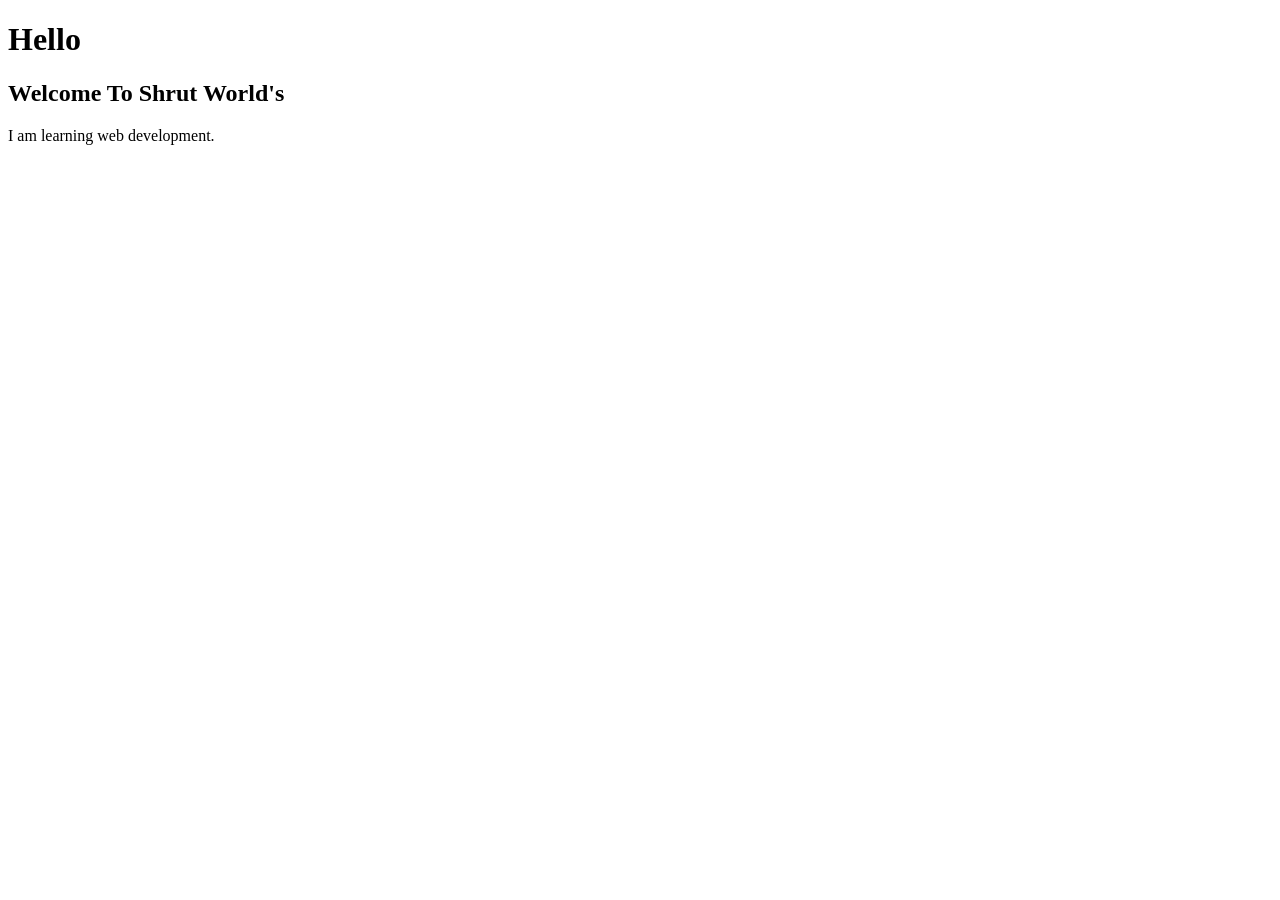
==== index.html @ ee8ace94 "My first HTML website" ====
<!DOCTYPE html>
<html>
<head>
    <title>My First Website</title>
</head>

<body>

    <h1>Hello</h1>

    <h2>Welcome To Shrut World's</h2>

    <p>I am learning web development.</p>

</body>
</html>
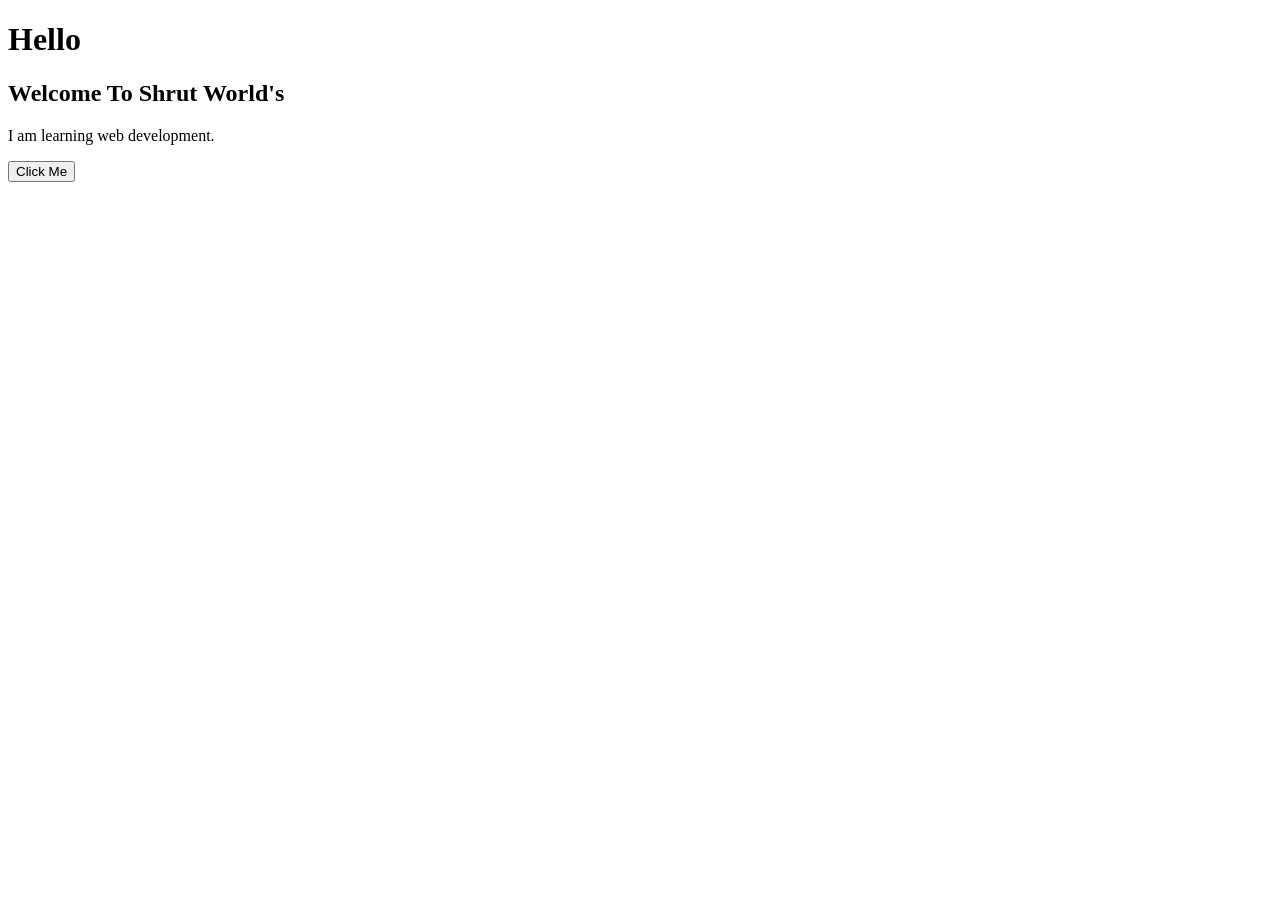
==== commit b7ef7396: "Add files via upload" ====
--- a/index.html
+++ b/index.html
@@ -12,5 +12,10 @@
 
     <p>I am learning web development.</p>
 
+    <button onclick="sayHello()">Click Me</button>
+
+<script src="script.js"></script>
+
 </body>
-</html>+</html>
+<!https://www.google.com/search?q=ai+mode&rlz=1C1UEAD_en-GBIN1074IN1074&oq=ai+mode&gs_lcrp=EgZjaHJvbWUyBggAEEUYOTIKCAEQABixAxiABDIKCAIQABixAxiABDIKCAMQABixAxiABDIHCAQQABiABDIKCAUQABixAxiABDIHCAYQABiABDIHCAcQABiABDIKCAgQABixAxiABDIHCAkQABiPAtIBCDI2MTFqMGo3qAIAsAIA&sourceid=chrome&source=chrome.ob&ie=UTF-8&mstk=[base64]&csuir=1&aioh=3&lns_mode=cvst&udm=50#aof=1 >
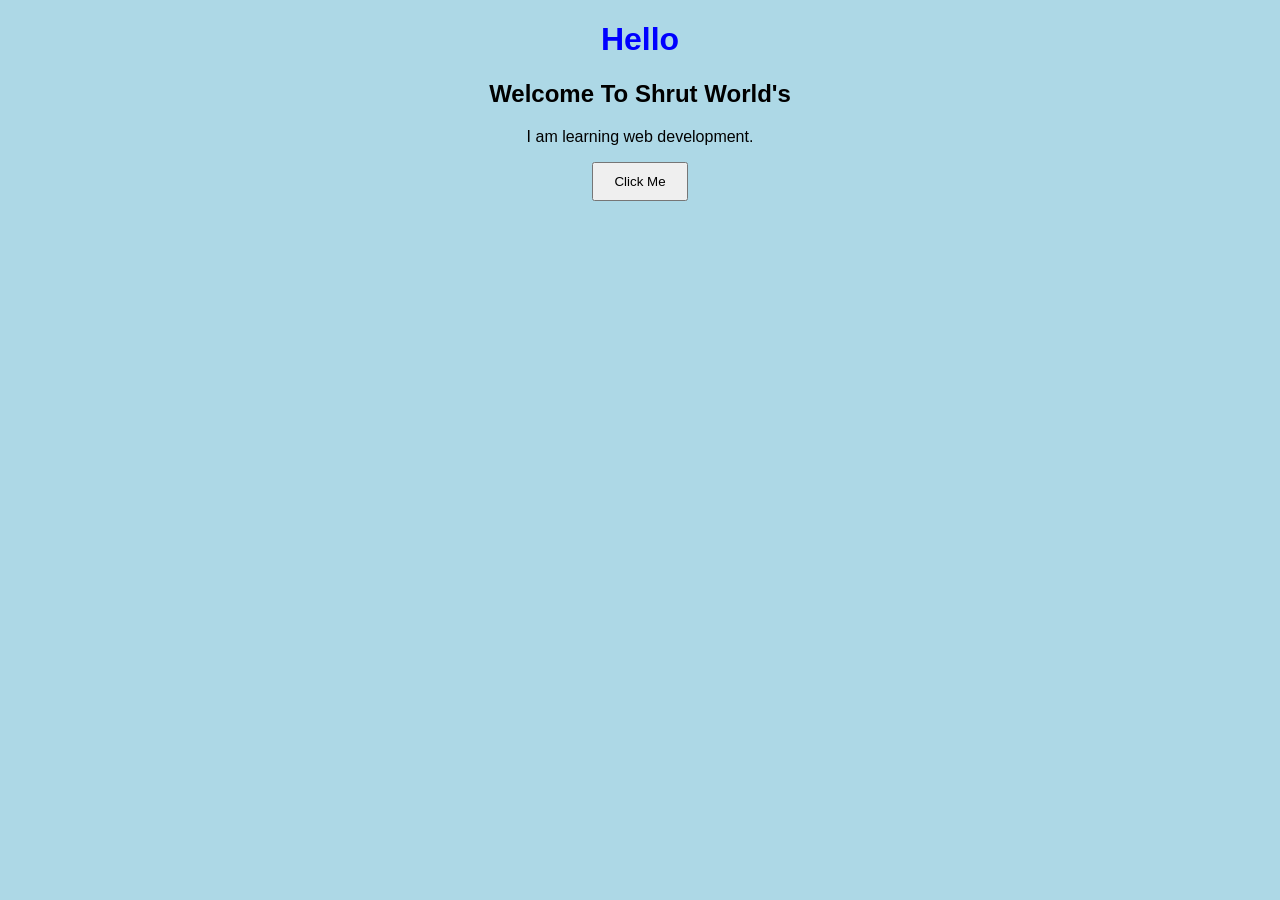
==== commit 9f057709: "Add files via upload" ====
--- a/index.html
+++ b/index.html
@@ -2,6 +2,7 @@
 <html>
 <head>
     <title>My First Website</title>
+    <link rel="stylesheet" href="style.css">
 </head>
 
 <body>
--- a/style.css
+++ b/style.css
@@ -0,0 +1,14 @@
+body {
+    background-color: lightblue;
+    text-align: center;
+    font-family: Arial;
+}
+
+h1 {
+    color: blue;
+}
+
+button {
+    padding: 10px 20px;
+    cursor: pointer;
+}
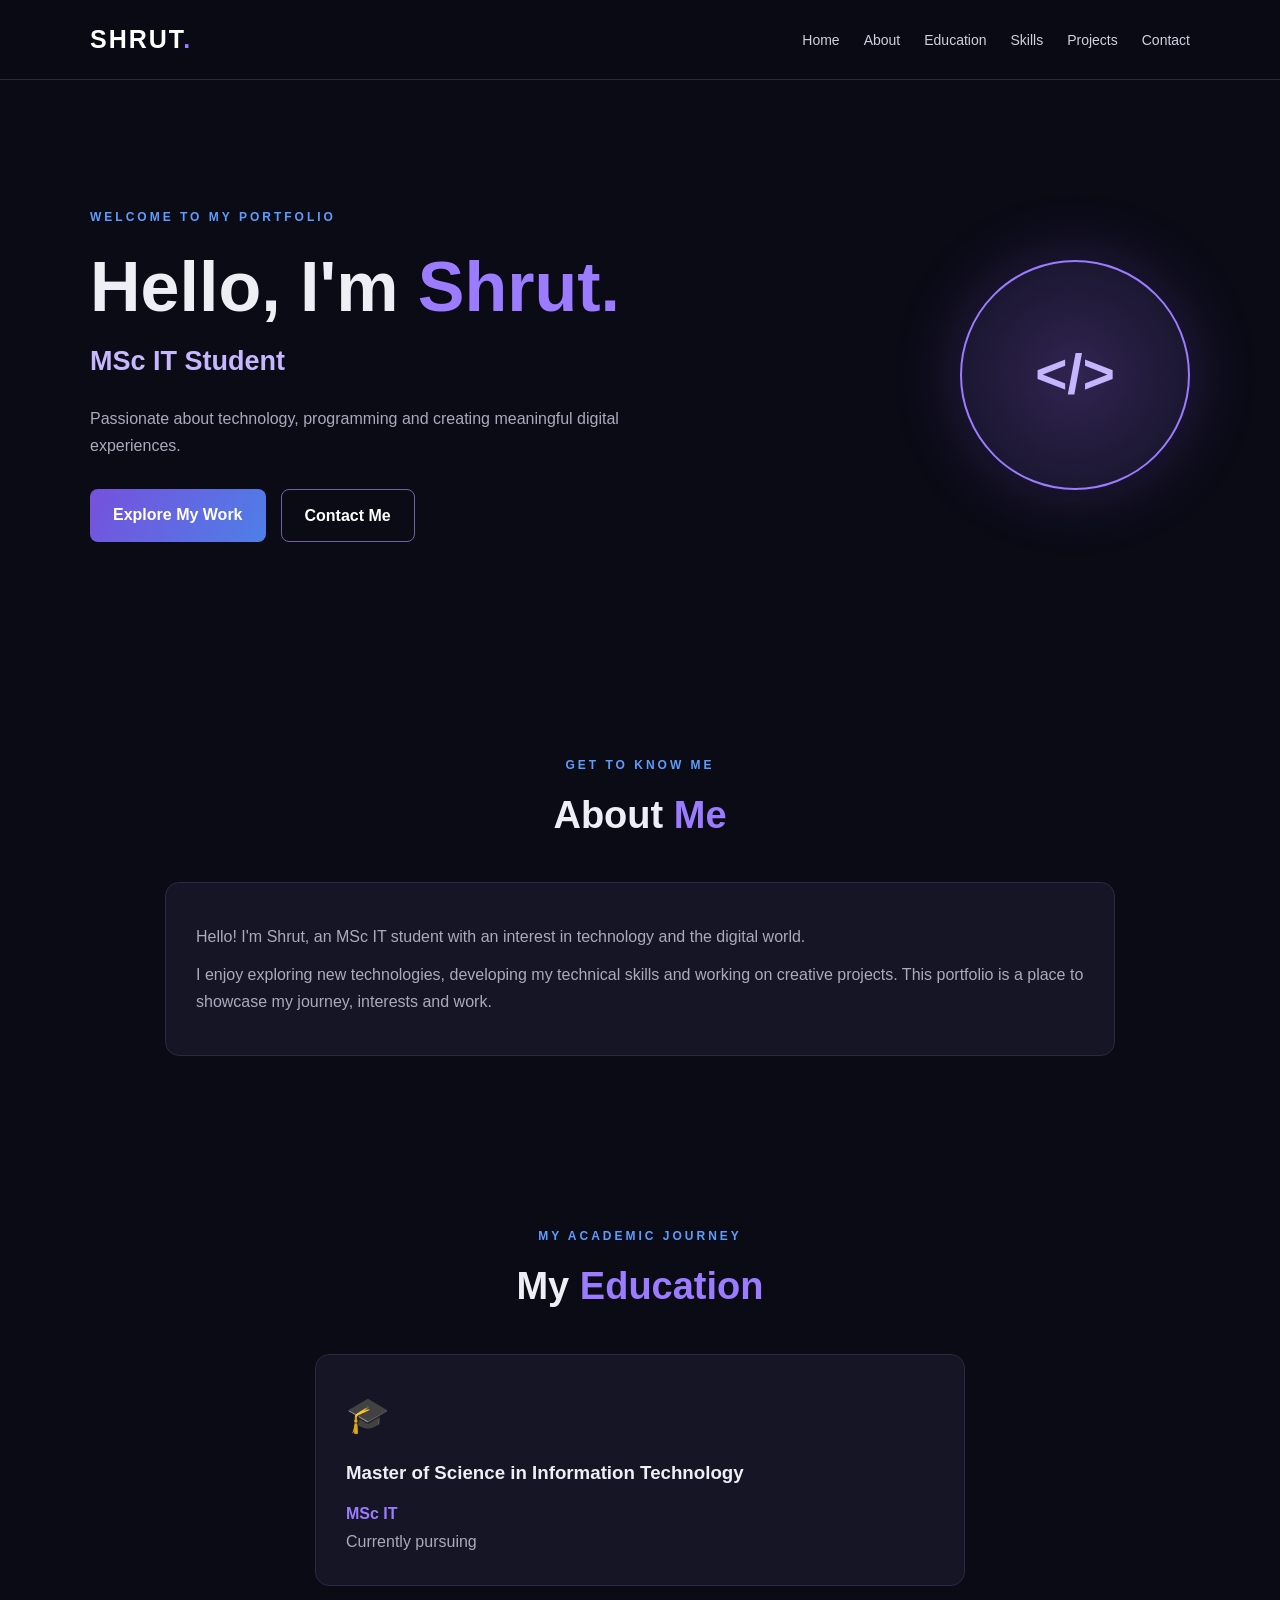
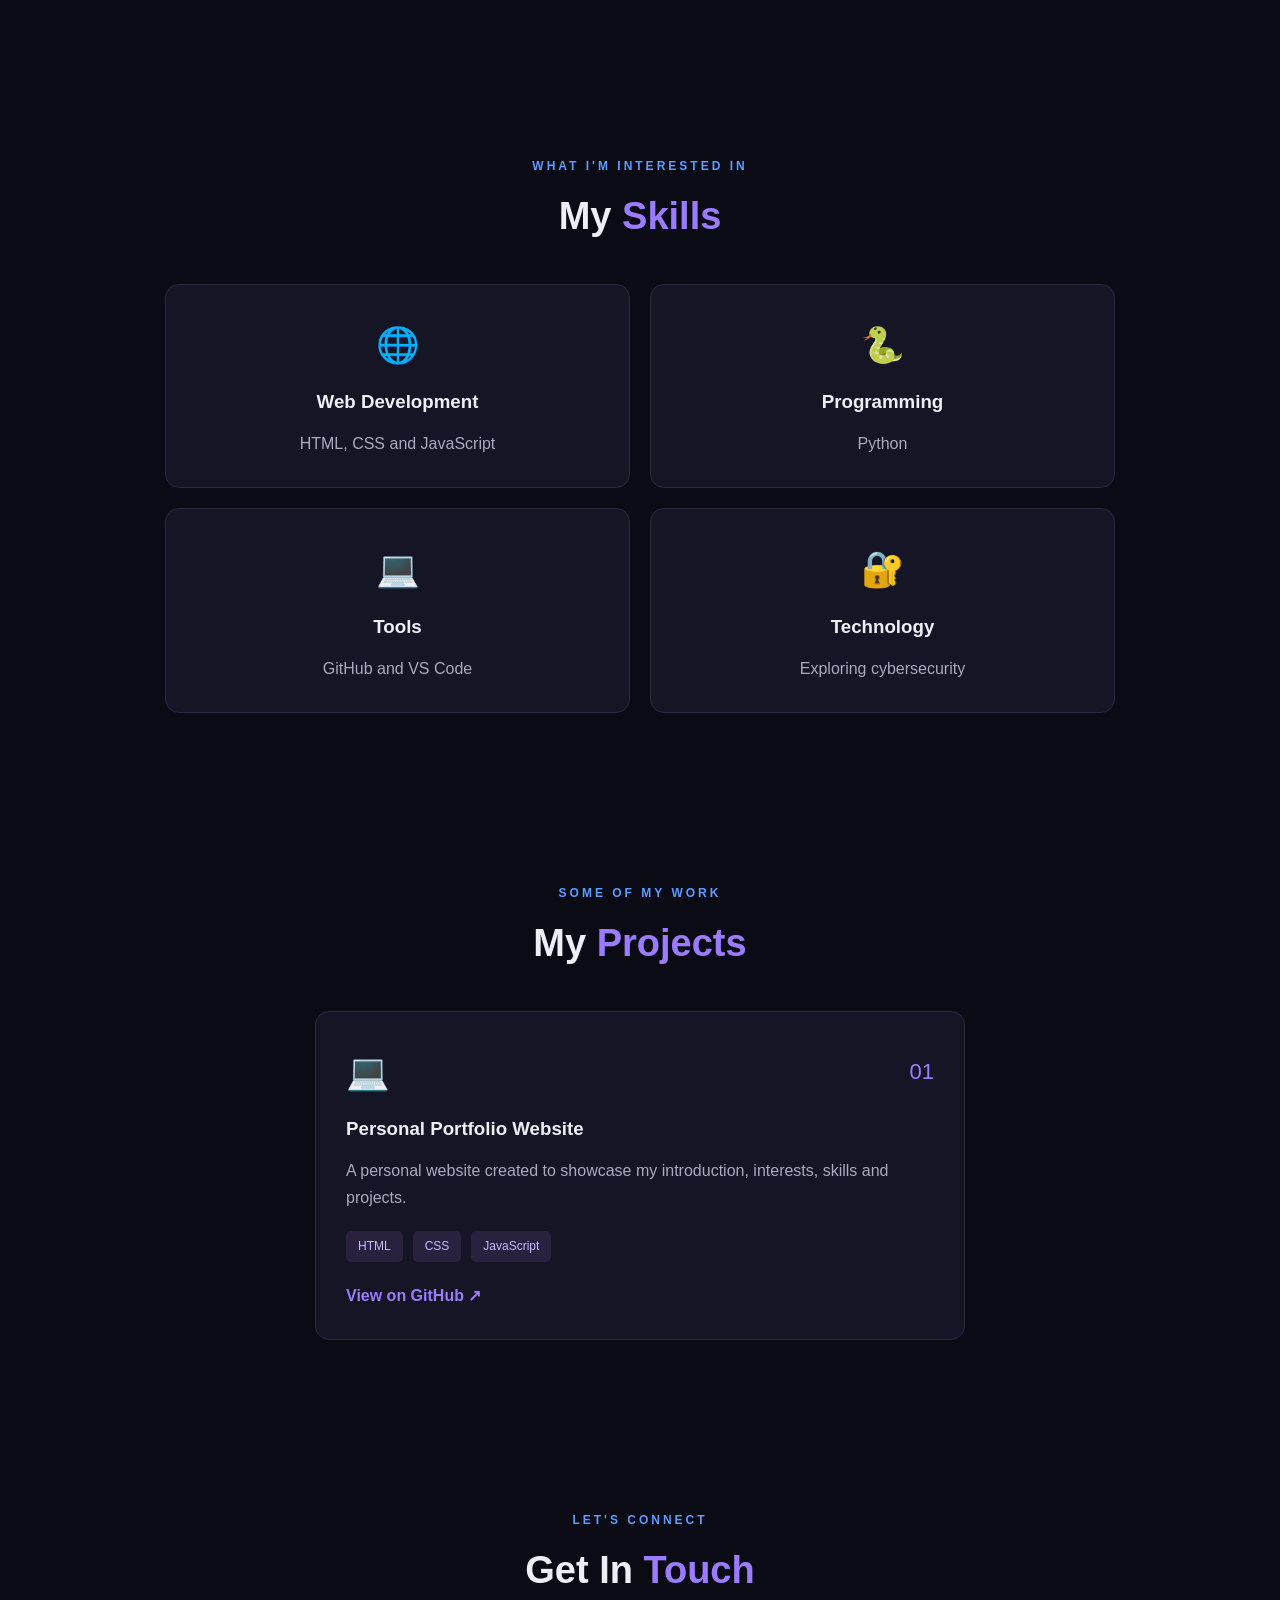
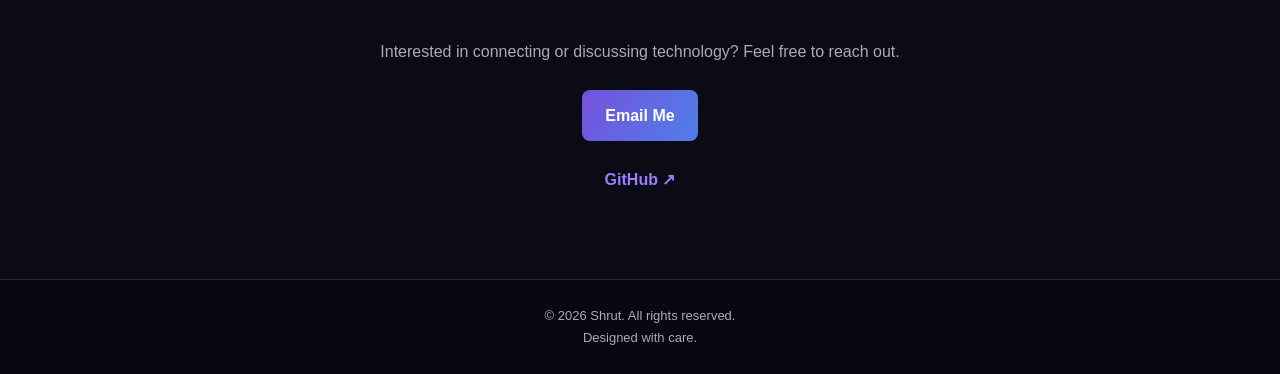
==== commit 6f50c290: "Add files via upload" ====
--- a/index.html
+++ b/index.html
@@ -1,22 +1,167 @@
+
 <!DOCTYPE html>
-<html>
+<html lang="en">
 <head>
-    <title>My First Website</title>
+    <meta charset="UTF-8">
+    <meta name="viewport" content="width=device-width, initial-scale=1.0">
+    <meta name="description" content="Shrut's personal portfolio website. MSc IT student interested in technology and development.">
+    <title>Shrut | Personal Portfolio</title>
     <link rel="stylesheet" href="style.css">
 </head>
-
 <body>
 
-    <h1>Hello</h1>
+    <header class="header">
+        <nav class="navbar">
+            <a href="#home" class="logo">SHRUT<span>.</span></a>
 
-    <h2>Welcome To Shrut World's</h2>
+            <ul class="nav-links">
+                <li><a href="#home">Home</a></li>
+                <li><a href="#about">About</a></li>
+                <li><a href="#education">Education</a></li>
+                <li><a href="#skills">Skills</a></li>
+                <li><a href="#projects">Projects</a></li>
+                <li><a href="#contact">Contact</a></li>
+            </ul>
+        </nav>
+    </header>
 
-    <p>I am learning web development.</p>
+    <main>
+        <section class="hero" id="home">
+            <div class="hero-content">
+                <p class="welcome">WELCOME TO MY PORTFOLIO</p>
+                <h1>Hello, I'm <span>Shrut.</span></h1>
+                <h2>MSc IT Student</h2>
 
-    <button onclick="sayHello()">Click Me</button>
+                <p class="hero-description">
+                    Passionate about technology, programming and creating
+                    meaningful digital experiences.
+                </p>
 
-<script src="script.js"></script>
+                <div class="hero-buttons">
+                    <a href="#projects" class="btn primary-btn">Explore My Work</a>
+                    <a href="#contact" class="btn secondary-btn">Contact Me</a>
+                </div>
+            </div>
 
+            <div class="hero-decoration">
+                <div class="circle">
+                    <span>&lt;/&gt;</span>
+                </div>
+            </div>
+        </section>
+
+        <section class="section" id="about">
+            <p class="section-label">GET TO KNOW ME</p>
+            <h2 class="section-title">About <span>Me</span></h2>
+
+            <div class="about-card">
+                <p>
+                    Hello! I'm Shrut, an MSc IT student with an interest
+                    in technology and the digital world.
+                </p>
+                <p>
+                    I enjoy exploring new technologies, developing my
+                    technical skills and working on creative projects.
+                    This portfolio is a place to showcase my journey,
+                    interests and work.
+                </p>
+            </div>
+        </section>
+
+        <section class="section" id="education">
+            <p class="section-label">MY ACADEMIC JOURNEY</p>
+            <h2 class="section-title">My <span>Education</span></h2>
+
+            <div class="info-card">
+                <div class="card-icon">🎓</div>
+                <h3>Master of Science in Information Technology</h3>
+                <p class="highlight">MSc IT</p>
+                <p>Currently pursuing</p>
+            </div>
+        </section>
+
+        <section class="section" id="skills">
+            <p class="section-label">WHAT I'M INTERESTED IN</p>
+            <h2 class="section-title">My <span>Skills</span></h2>
+
+            <div class="skills-grid">
+                <div class="skill-card">
+                    <span>🌐</span>
+                    <h3>Web Development</h3>
+                    <p>HTML, CSS and JavaScript</p>
+                </div>
+
+                <div class="skill-card">
+                    <span>🐍</span>
+                    <h3>Programming</h3>
+                    <p>Python</p>
+                </div>
+
+                <div class="skill-card">
+                    <span>💻</span>
+                    <h3>Tools</h3>
+                    <p>GitHub and VS Code</p>
+                </div>
+
+                <div class="skill-card">
+                    <span>🔐</span>
+                    <h3>Technology</h3>
+                    <p>Exploring cybersecurity</p>
+                </div>
+            </div>
+        </section>
+
+        <section class="section" id="projects">
+            <p class="section-label">SOME OF MY WORK</p>
+            <h2 class="section-title">My <span>Projects</span></h2>
+
+            <div class="project-card">
+                <div class="project-top">
+                    <span class="project-icon">💻</span>
+                    <span class="project-number">01</span>
+                </div>
+                <h3>Personal Portfolio Website</h3>
+                <p>
+                    A personal website created to showcase my introduction,
+                    interests, skills and projects.
+                </p>
+                <div class="tags">
+                    <span>HTML</span>
+                    <span>CSS</span>
+                    <span>JavaScript</span>
+                </div>
+                <a href="https://github.com/Shrutshah9/First-Website"
+                   target="_blank" rel="noopener noreferrer">
+                    View on GitHub ↗
+                </a>
+            </div>
+        </section>
+
+        <section class="section contact-section" id="contact">
+            <p class="section-label">LET'S CONNECT</p>
+            <h2 class="section-title">Get In <span>Touch</span></h2>
+
+            <p class="contact-description">
+                Interested in connecting or discussing technology?
+                Feel free to reach out.
+            </p>
+
+            <a href="mailto:your-email@example.com" class="btn primary-btn">
+                Email Me
+            </a>
+
+            <div class="social-links">
+                <a href="https://github.com/Shrutshah9"
+                   target="_blank" rel="noopener noreferrer">GitHub ↗</a>
+            </div>
+        </section>
+    </main>
+
+    <footer class="footer">
+        <p>© 2026 Shrut. All rights reserved.</p>
+        <p>Designed with care.</p>
+    </footer>
+
+    <script src="script.js"></script>
 </body>
 </html>
-<!https://www.google.com/search?q=ai+mode&rlz=1C1UEAD_en-GBIN1074IN1074&oq=ai+mode&gs_lcrp=EgZjaHJvbWUyBggAEEUYOTIKCAEQABixAxiABDIKCAIQABixAxiABDIKCAMQABixAxiABDIHCAQQABiABDIKCAUQABixAxiABDIHCAYQABiABDIHCAcQABiABDIKCAgQABixAxiABDIHCAkQABiPAtIBCDI2MTFqMGo3qAIAsAIA&sourceid=chrome&source=chrome.ob&ie=UTF-8&mstk=[base64]&csuir=1&aioh=3&lns_mode=cvst&udm=50#aof=1 >
--- a/style.css
+++ b/style.css
@@ -1,14 +1,344 @@
+
+* {
+    margin: 0;
+    padding: 0;
+    box-sizing: border-box;
+}
+
+html {
+    scroll-behavior: smooth;
+    scroll-padding-top: 90px;
+}
+
 body {
-    background-color: lightblue;
+    font-family: Arial, Helvetica, sans-serif;
+    background: #0b0b16;
+    color: #eeeeF5;
+    line-height: 1.7;
+}
+
+:root {
+    --purple: #9b7bff;
+    --blue: #5e9cff;
+    --card: #151526;
+    --muted: #aaaabd;
+}
+
+.header {
+    position: sticky;
+    top: 0;
+    z-index: 100;
+    background: rgba(11, 11, 22, 0.94);
+    border-bottom: 1px solid #292940;
+    backdrop-filter: blur(12px);
+}
+
+.navbar {
+    max-width: 1150px;
+    margin: auto;
+    padding: 18px 25px;
+    display: flex;
+    justify-content: space-between;
+    align-items: center;
+    gap: 20px;
+}
+
+.logo {
+    color: white;
+    font-size: 25px;
+    font-weight: bold;
+    text-decoration: none;
+    letter-spacing: 2px;
+}
+
+.logo span,
+.hero h1 span,
+.section-title span {
+    color: var(--purple);
+}
+
+.nav-links {
+    display: flex;
+    list-style: none;
+    gap: 24px;
+    flex-wrap: wrap;
+}
+
+.nav-links a {
+    color: #d0d0df;
+    text-decoration: none;
+    font-size: 14px;
+    transition: 0.3s;
+}
+
+.nav-links a:hover {
+    color: var(--purple);
+}
+
+.hero {
+    max-width: 1150px;
+    min-height: 590px;
+    margin: auto;
+    padding: 100px 25px;
+    display: flex;
+    align-items: center;
+    justify-content: space-between;
+    gap: 40px;
+}
+
+.hero-content {
+    max-width: 650px;
+}
+
+.welcome,
+.section-label {
+    color: var(--blue);
+    font-size: 12px;
+    font-weight: bold;
+    letter-spacing: 3px;
+}
+
+.hero h1 {
+    font-size: clamp(42px, 7vw, 70px);
+    line-height: 1.2;
+    margin: 18px 0 10px;
+}
+
+.hero h2 {
+    color: #c6b7ff;
+    font-size: 27px;
+}
+
+.hero-description {
+    color: var(--muted);
+    max-width: 540px;
+    margin: 20px 0 30px;
+}
+
+.hero-buttons {
+    display: flex;
+    flex-wrap: wrap;
+    gap: 15px;
+}
+
+.btn {
+    display: inline-block;
+    padding: 12px 23px;
+    border-radius: 8px;
+    text-decoration: none;
+    font-weight: bold;
+    transition: 0.3s;
+}
+
+.primary-btn {
+    color: white;
+    background: linear-gradient(120deg, #7651dc, #4e7fe8);
+}
+
+.secondary-btn {
+    color: white;
+    border: 1px solid #7060a7;
+}
+
+.btn:hover {
+    transform: translateY(-4px);
+    box-shadow: 0 8px 25px #7651dc44;
+}
+
+.hero-decoration {
+    display: flex;
+    justify-content: center;
+    align-items: center;
+}
+
+.circle {
+    width: 230px;
+    height: 230px;
+    border: 2px solid var(--purple);
+    border-radius: 50%;
+    display: grid;
+    place-items: center;
+    background: radial-gradient(circle, #312451, #121224);
+    box-shadow: 0 0 65px #8158d844;
+}
+
+.circle span {
+    color: #c5b5ff;
+    font-size: 55px;
+    font-weight: bold;
+}
+
+.section {
+    max-width: 1000px;
+    margin: auto;
+    padding: 85px 25px;
     text-align: center;
-    font-family: Arial;
-}
-
-h1 {
-    color: blue;
-}
-
-button {
-    padding: 10px 20px;
-    cursor: pointer;
-}+}
+
+.section-title {
+    font-size: 38px;
+    margin: 8px 0 35px;
+}
+
+.about-card,
+.info-card,
+.skill-card,
+.project-card {
+    background: var(--card);
+    border: 1px solid #292943;
+    border-radius: 14px;
+    padding: 30px;
+    text-align: left;
+    transition: 0.3s;
+}
+
+.about-card p {
+    color: var(--muted);
+    margin: 10px 0;
+}
+
+.info-card {
+    max-width: 650px;
+    margin: auto;
+}
+
+.card-icon {
+    font-size: 35px;
+}
+
+.info-card h3,
+.skill-card h3,
+.project-card h3 {
+    margin: 12px 0;
+}
+
+.info-card p,
+.skill-card p,
+.project-card p {
+    color: var(--muted);
+}
+
+.highlight {
+    color: var(--purple) !important;
+    font-weight: bold;
+}
+
+.skills-grid {
+    display: grid;
+    grid-template-columns: repeat(2, 1fr);
+    gap: 20px;
+}
+
+.skill-card {
+    text-align: center;
+}
+
+.skill-card span {
+    font-size: 35px;
+}
+
+.skill-card:hover,
+.project-card:hover,
+.info-card:hover {
+    transform: translateY(-5px);
+    border-color: var(--purple);
+}
+
+.project-card {
+    max-width: 650px;
+    margin: auto;
+}
+
+.project-top {
+    display: flex;
+    justify-content: space-between;
+    align-items: center;
+}
+
+.project-icon {
+    font-size: 35px;
+}
+
+.project-number {
+    color: var(--purple);
+    font-size: 22px;
+}
+
+.tags {
+    display: flex;
+    gap: 10px;
+    flex-wrap: wrap;
+    margin: 20px 0;
+}
+
+.tags span {
+    background: #29213e;
+    color: #c9baff;
+    border-radius: 5px;
+    padding: 5px 12px;
+    font-size: 12px;
+}
+
+.project-card a,
+.social-links a {
+    color: var(--purple);
+    text-decoration: none;
+    font-weight: bold;
+}
+
+.contact-description {
+    color: var(--muted);
+    margin: 0 auto 25px;
+    max-width: 550px;
+}
+
+.social-links {
+    margin-top: 25px;
+}
+
+.footer {
+    padding: 25px;
+    text-align: center;
+    color: var(--muted);
+    background: #080811;
+    border-top: 1px solid #292940;
+    font-size: 13px;
+}
+
+@media (max-width: 750px) {
+    .navbar {
+        flex-direction: column;
+    }
+
+    .nav-links {
+        justify-content: center;
+        gap: 13px;
+    }
+
+    .hero {
+        flex-direction: column;
+        text-align: center;
+        padding-top: 75px;
+    }
+
+    .hero-description {
+        margin-left: auto;
+        margin-right: auto;
+    }
+
+    .hero-buttons {
+        justify-content: center;
+    }
+
+    .hero-decoration {
+        margin-top: 20px;
+    }
+
+    .skills-grid {
+        grid-template-columns: 1fr;
+    }
+
+    .section-title {
+        font-size: 32px;
+    }
+}
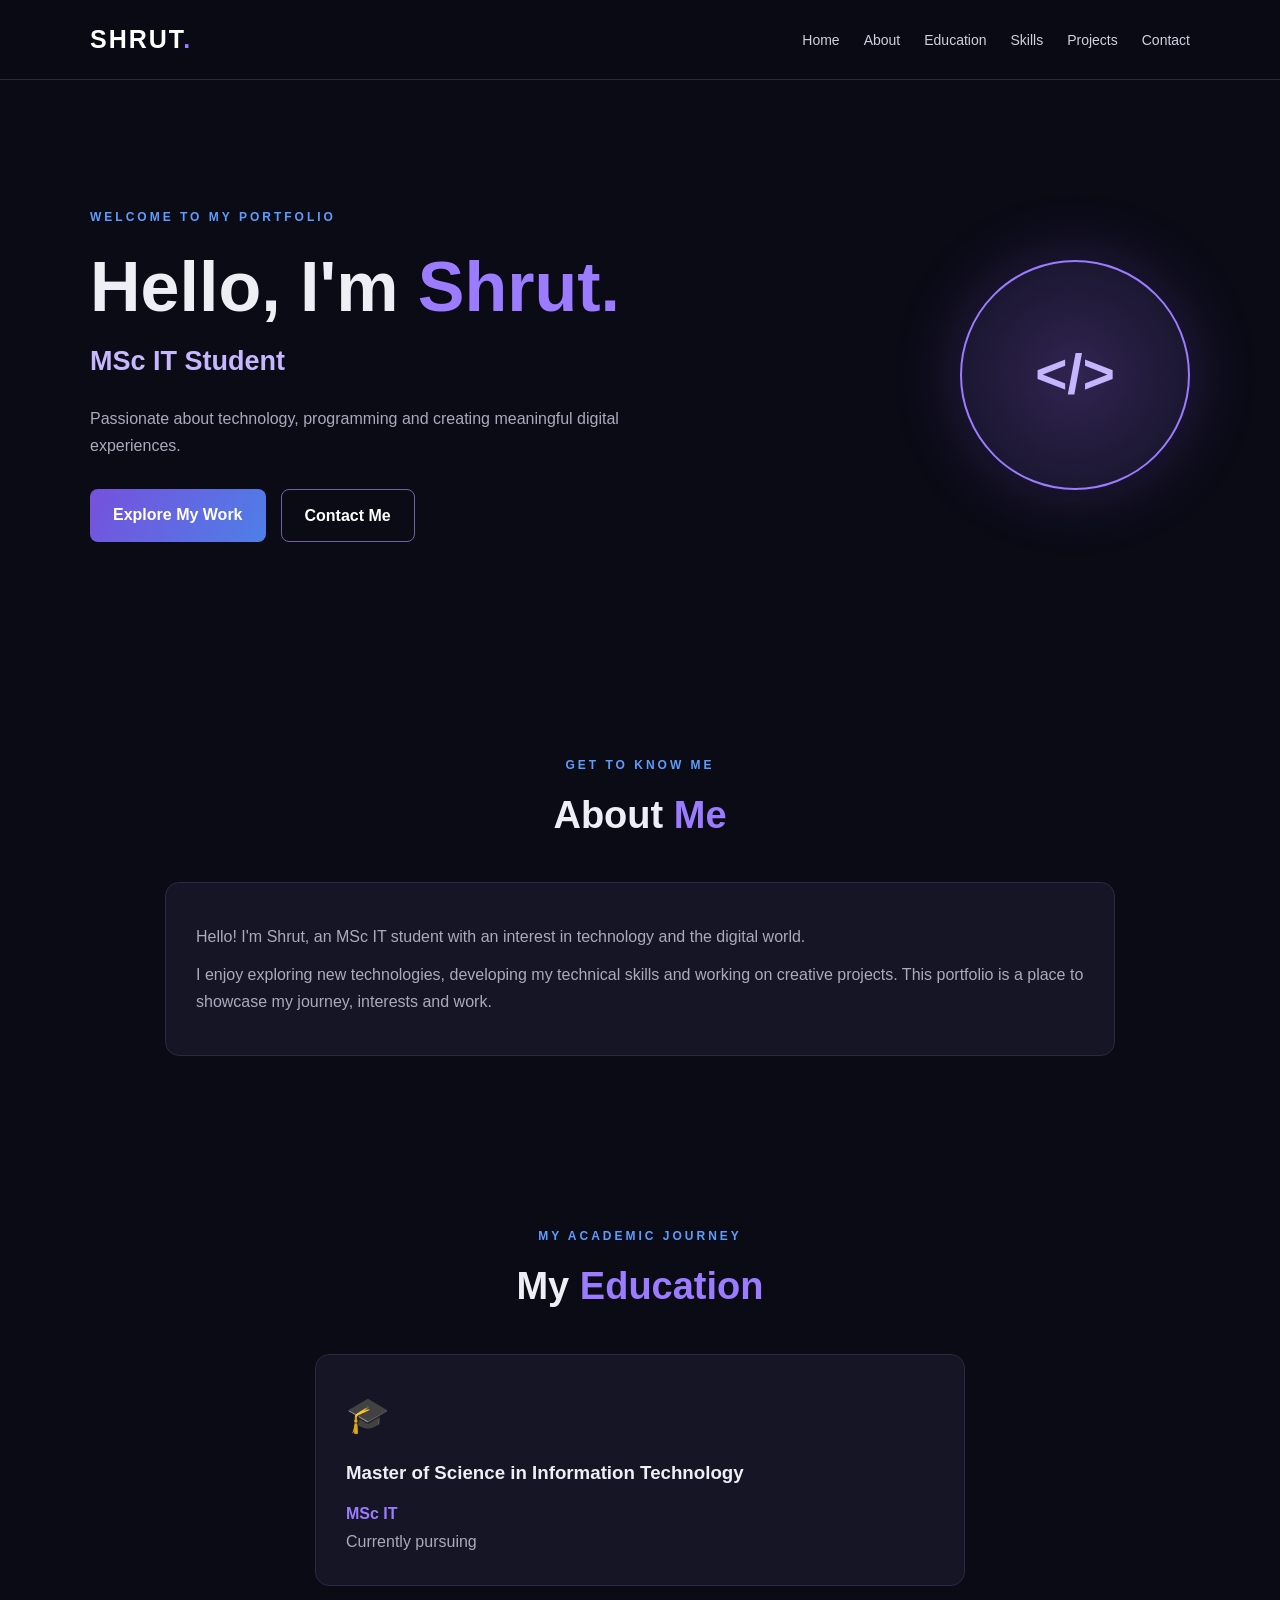
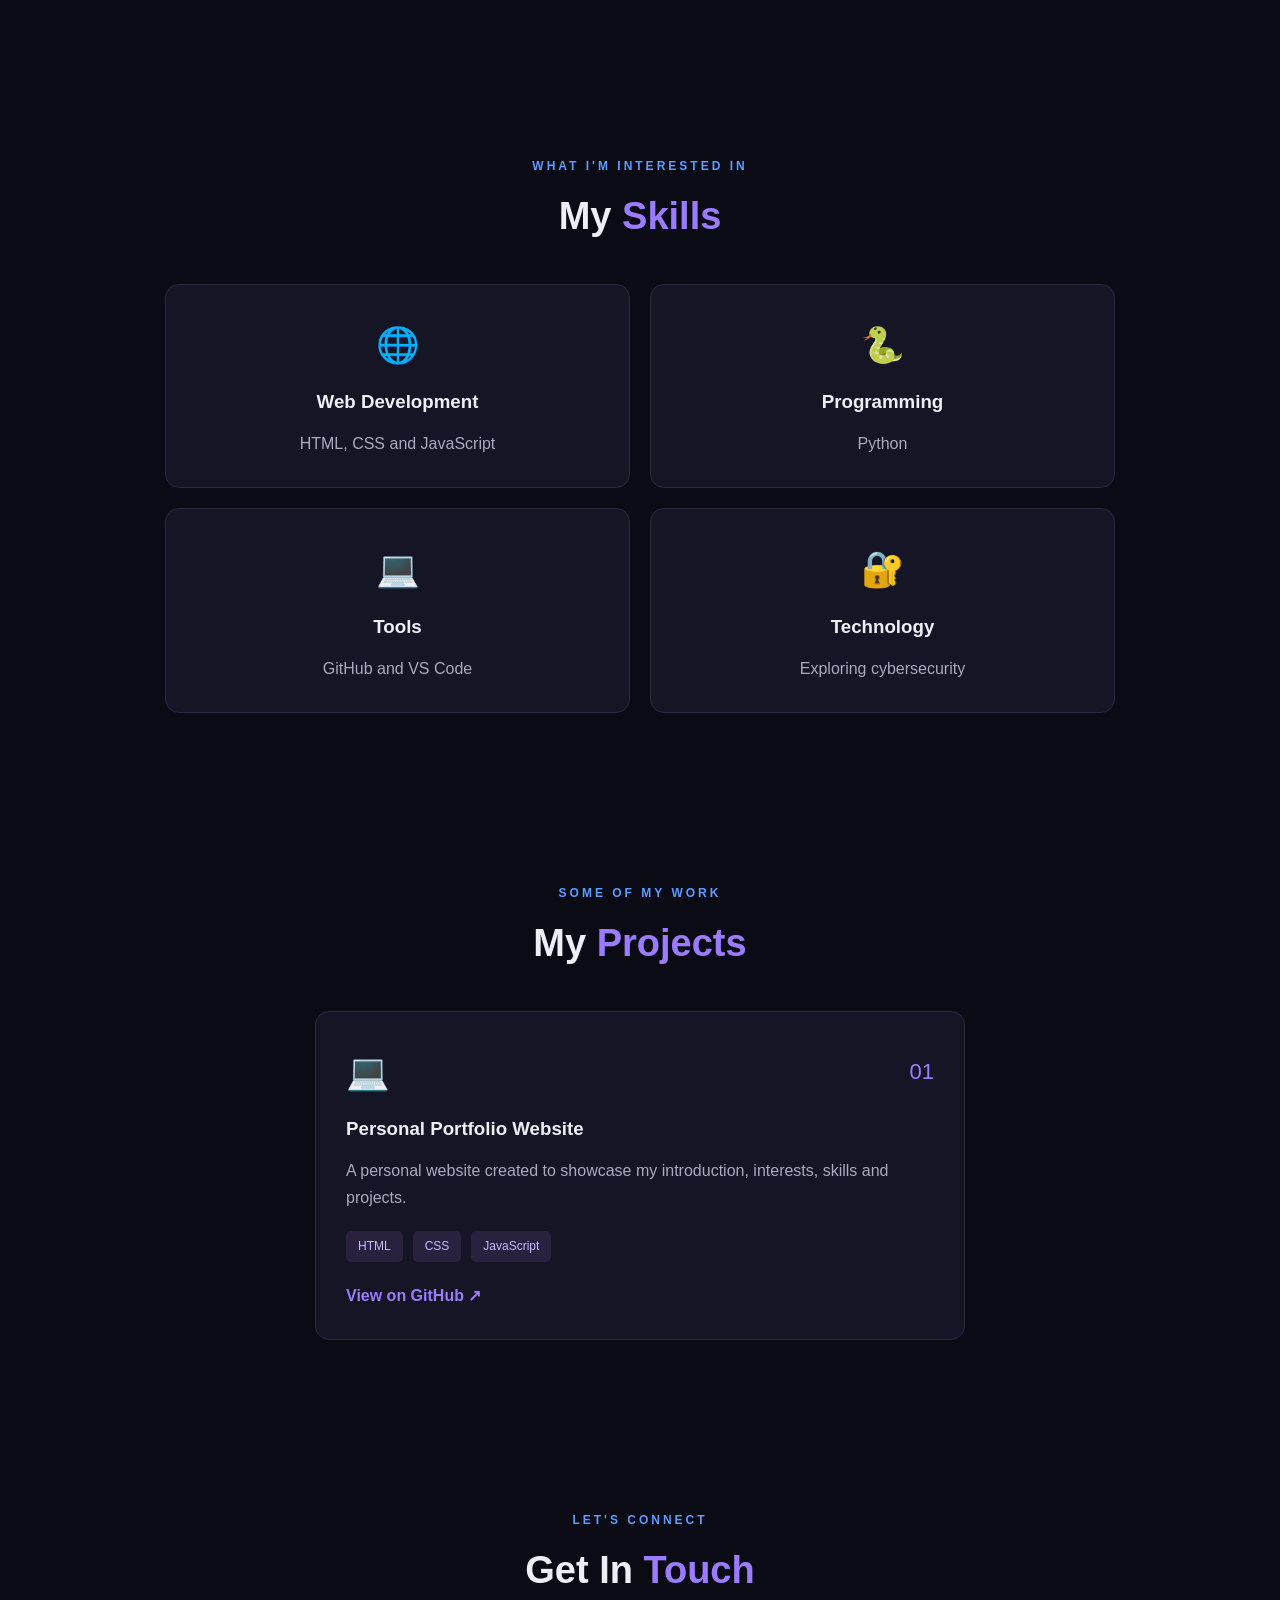
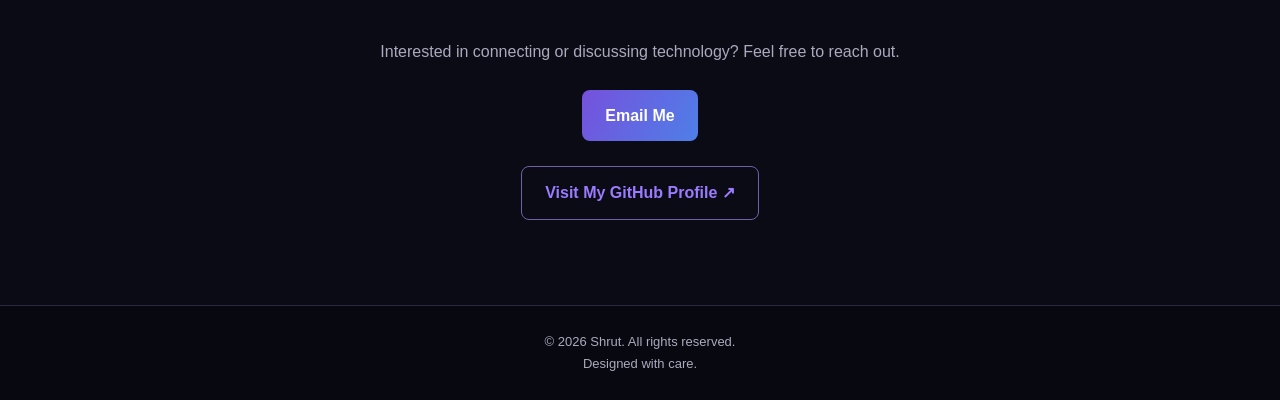
==== commit 10210c5d: "Add files via upload" ====
--- a/index.html
+++ b/index.html
@@ -2,11 +2,18 @@
 <!DOCTYPE html>
 <html lang="en">
 <head>
+    <meta name="author" content="Shrut">
+    <meta property="og:title" content="Shrut | Personal Portfolio">
+    <meta property="og:description" content="Explore Shrut's portfolio, education, interests and projects.">
+    <meta property="og:type" content="website">
+    <meta property="og:url" content="https://shrutshah9.github.io/First-Website/">
     <meta charset="UTF-8">
     <meta name="viewport" content="width=device-width, initial-scale=1.0">
     <meta name="description" content="Shrut's personal portfolio website. MSc IT student interested in technology and development.">
     <title>Shrut | Personal Portfolio</title>
     <link rel="stylesheet" href="style.css">
+    <link rel="stylesheet" href="style.css">
+    <link rel="icon" type="image/svg+xml" href="favicon.svg">
 </head>
 <body>
 
@@ -152,7 +159,10 @@
 
             <div class="social-links">
                 <a href="https://github.com/Shrutshah9"
-                   target="_blank" rel="noopener noreferrer">GitHub ↗</a>
+                target="_blank" rel="noopener noreferrer"
+                class="btn secondary-btn">
+                Visit My GitHub Profile ↗
+    </a>
             </div>
         </section>
     </main>
@@ -162,6 +172,7 @@
         <p>Designed with care.</p>
     </footer>
 
+    <button id="backToTop" title="Back to top">↑</button>
     <script src="script.js"></script>
 </body>
 </html>
--- a/style.css
+++ b/style.css
@@ -342,3 +342,26 @@
         font-size: 32px;
     }
 }
+
+/* Back to top button */
+#backToTop {
+    position: fixed;
+    right: 25px;
+    bottom: 25px;
+    width: 45px;
+    height: 45px;
+    border: none;
+    border-radius: 12px;
+    background: linear-gradient(135deg, #7651dc, #4e7fe8);
+    color: white;
+    font-size: 25px;
+    cursor: pointer;
+    display: none;
+    z-index: 99;
+    box-shadow: 0 5px 20px #7651dc55;
+    transition: 0.3s;
+}
+
+#backToTop:hover {
+    transform: translateY(-5px);
+}
--- a/style.css
+++ b/style.css
@@ -342,3 +342,26 @@
         font-size: 32px;
     }
 }
+
+/* Back to top button */
+#backToTop {
+    position: fixed;
+    right: 25px;
+    bottom: 25px;
+    width: 45px;
+    height: 45px;
+    border: none;
+    border-radius: 12px;
+    background: linear-gradient(135deg, #7651dc, #4e7fe8);
+    color: white;
+    font-size: 25px;
+    cursor: pointer;
+    display: none;
+    z-index: 99;
+    box-shadow: 0 5px 20px #7651dc55;
+    transition: 0.3s;
+}
+
+#backToTop:hover {
+    transform: translateY(-5px);
+}
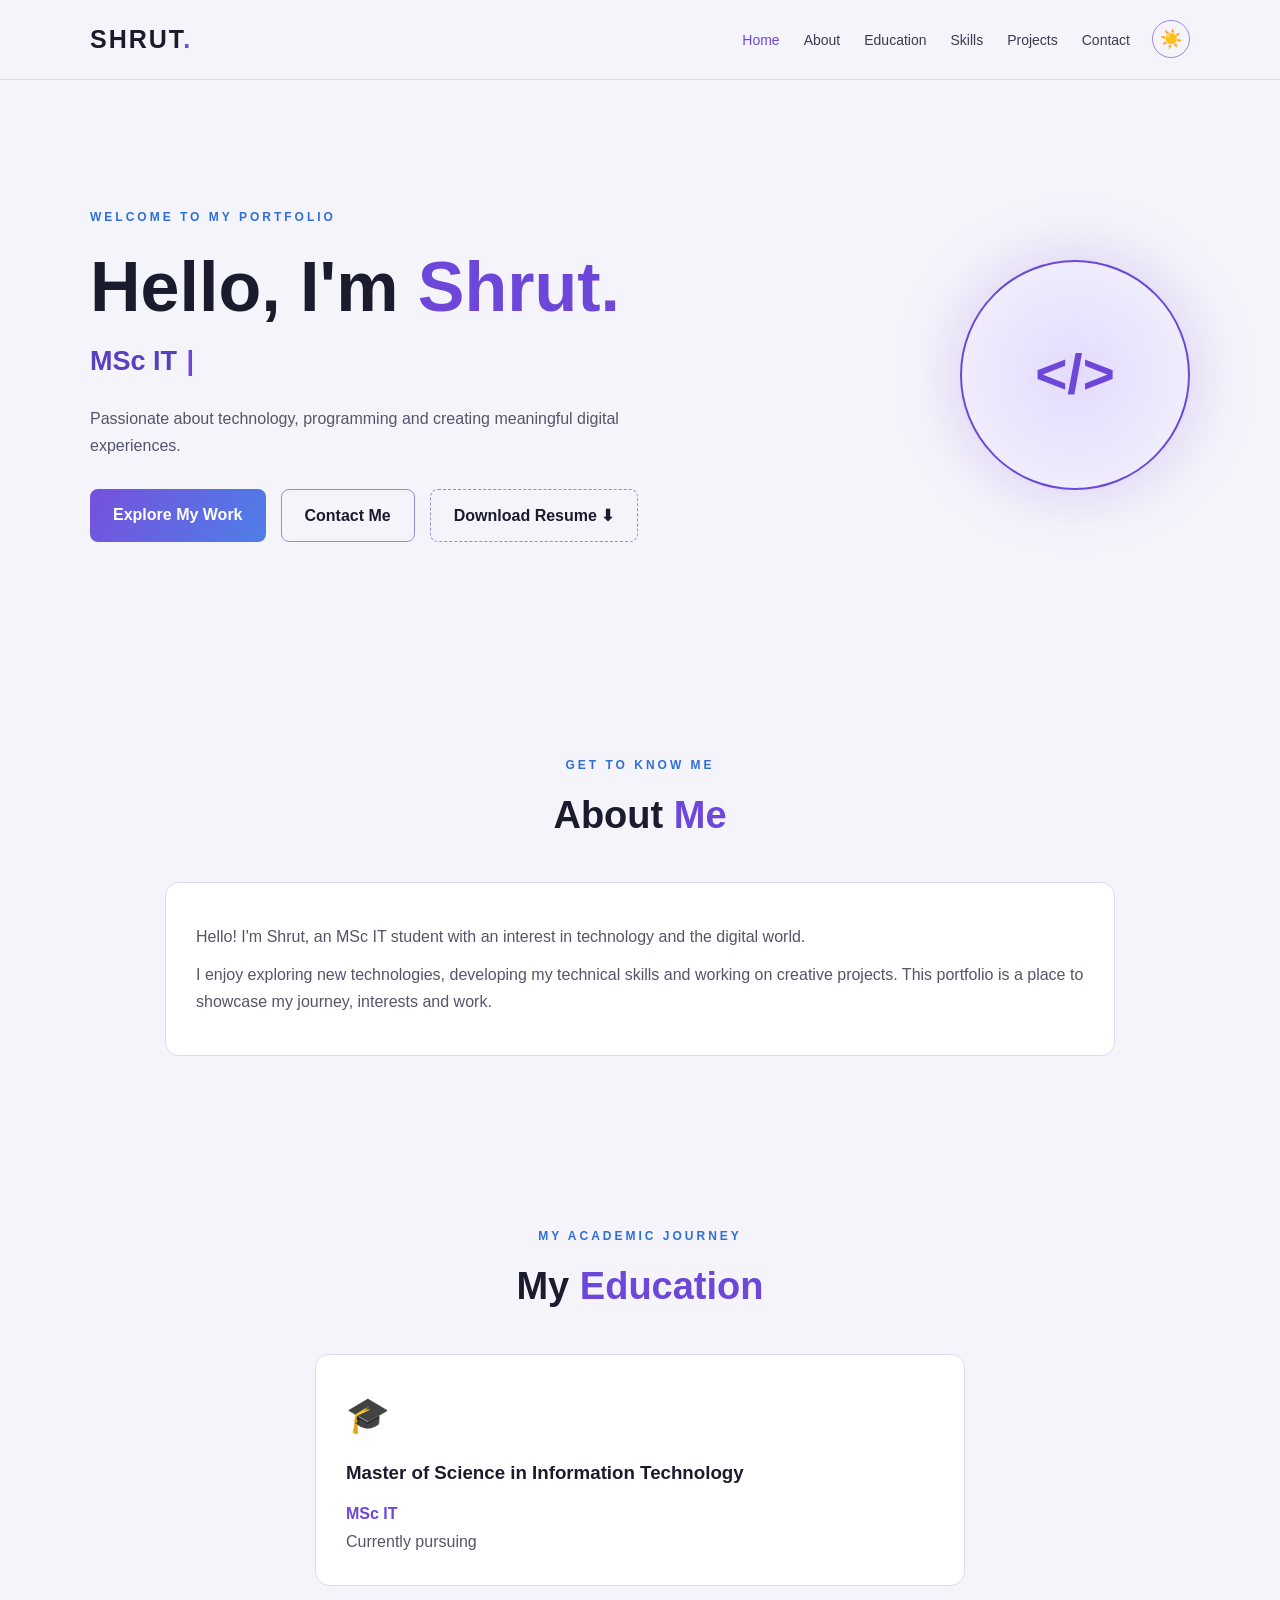
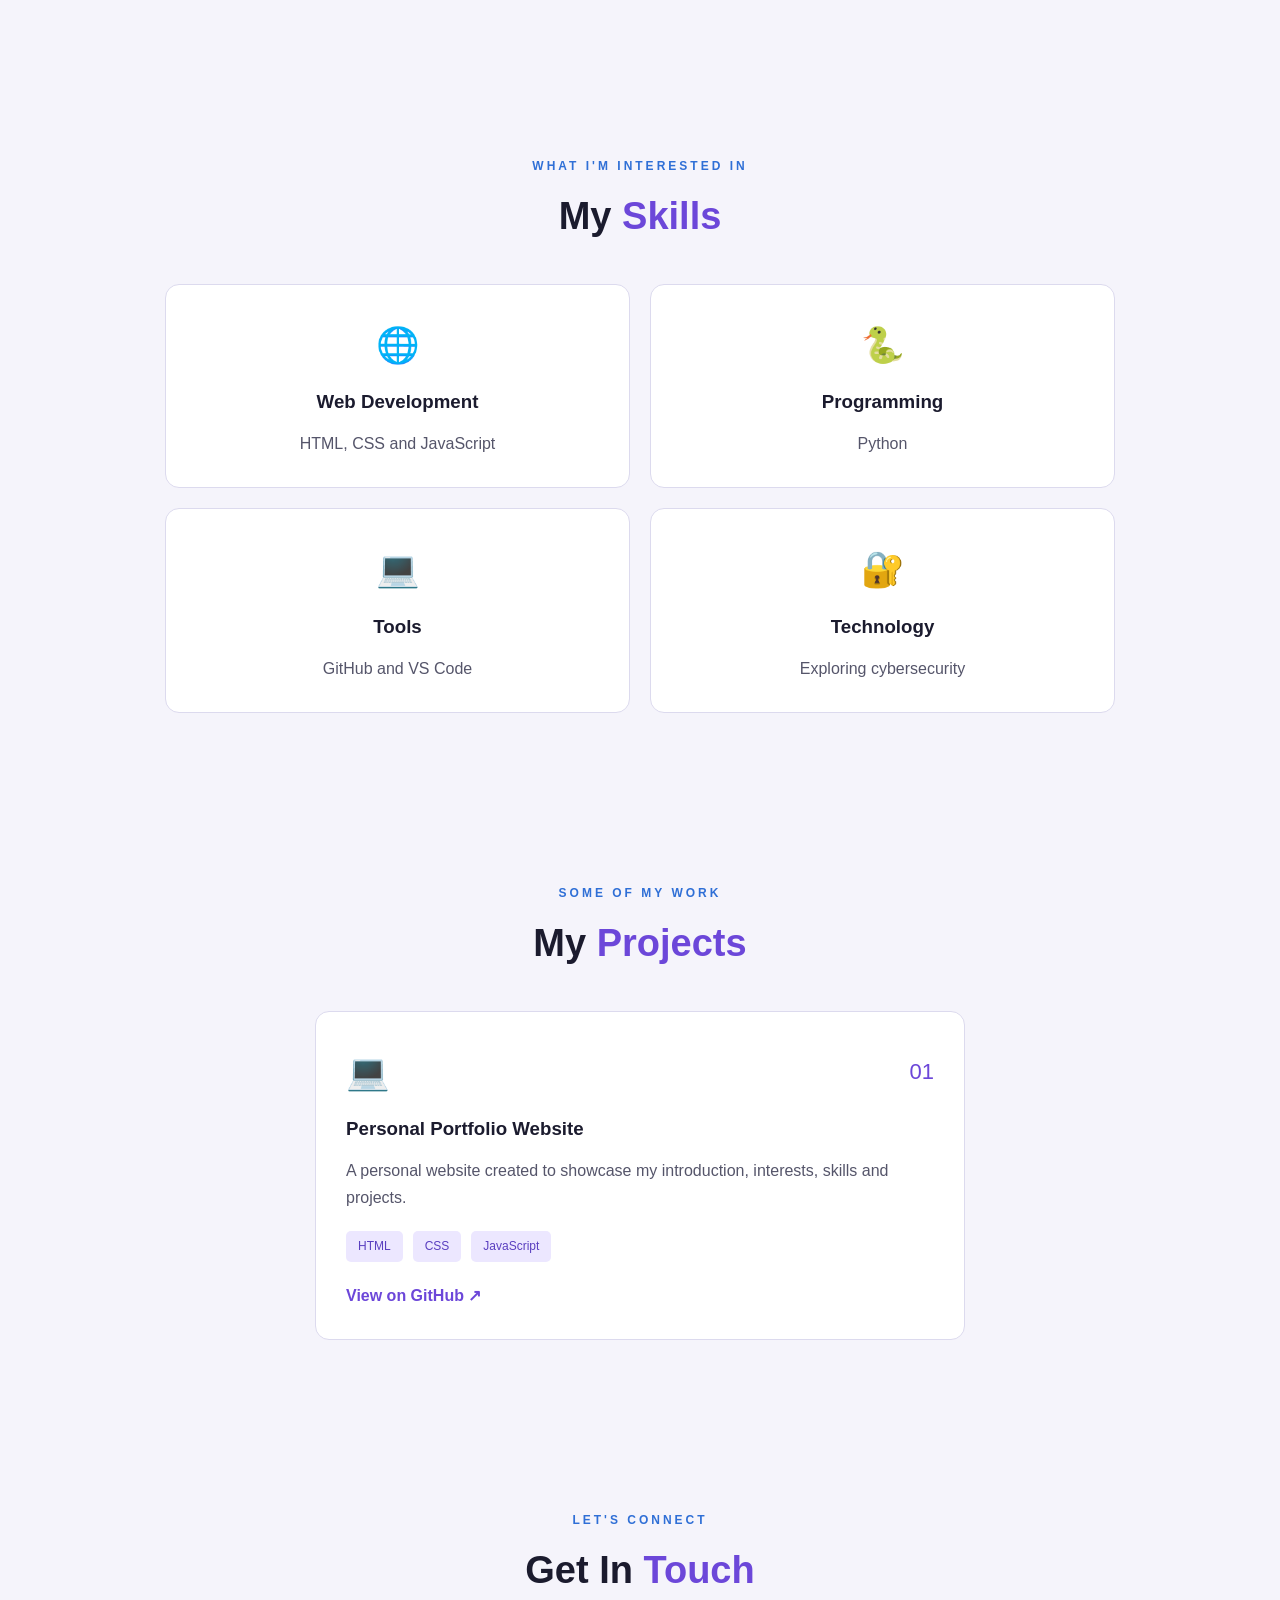
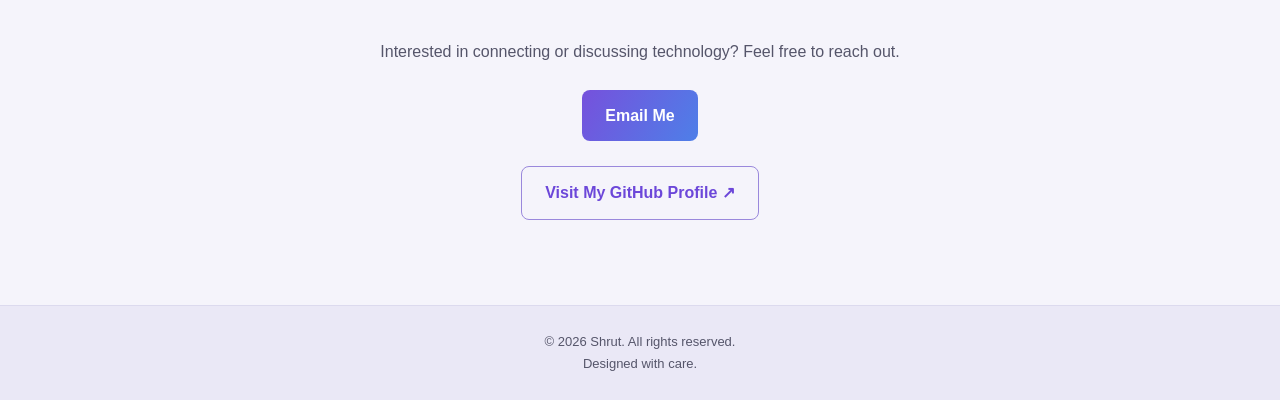
==== commit 3e169943: "Add files via upload" ====
--- a/index.html
+++ b/index.html
@@ -2,18 +2,26 @@
 <!DOCTYPE html>
 <html lang="en">
 <head>
+    <meta charset="UTF-8">
+    <meta name="viewport" content="width=device-width, initial-scale=1.0">
     <meta name="author" content="Shrut">
+    <meta name="theme-color" content="#0b0b16">
+    <meta name="description" content="Shrut's personal portfolio website. MSc IT student interested in technology and development.">
     <meta property="og:title" content="Shrut | Personal Portfolio">
     <meta property="og:description" content="Explore Shrut's portfolio, education, interests and projects.">
     <meta property="og:type" content="website">
     <meta property="og:url" content="https://shrutshah9.github.io/First-Website/">
-    <meta charset="UTF-8">
-    <meta name="viewport" content="width=device-width, initial-scale=1.0">
-    <meta name="description" content="Shrut's personal portfolio website. MSc IT student interested in technology and development.">
     <title>Shrut | Personal Portfolio</title>
     <link rel="stylesheet" href="style.css">
-    <link rel="stylesheet" href="style.css">
     <link rel="icon" type="image/svg+xml" href="favicon.svg">
+    <script>
+        // Apply saved theme before page paints (prevents a flash)
+        try {
+            var t = localStorage.getItem("theme");
+            if (!t && window.matchMedia("(prefers-color-scheme: light)").matches) t = "light";
+            if (t) document.documentElement.setAttribute("data-theme", t);
+        } catch (e) {}
+    </script>
 </head>
 <body>
 
@@ -21,14 +29,18 @@
         <nav class="navbar">
             <a href="#home" class="logo">SHRUT<span>.</span></a>
 
-            <ul class="nav-links">
-                <li><a href="#home">Home</a></li>
-                <li><a href="#about">About</a></li>
-                <li><a href="#education">Education</a></li>
-                <li><a href="#skills">Skills</a></li>
-                <li><a href="#projects">Projects</a></li>
-                <li><a href="#contact">Contact</a></li>
-            </ul>
+            <div class="nav-right">
+                <ul class="nav-links">
+                    <li><a href="#home">Home</a></li>
+                    <li><a href="#about">About</a></li>
+                    <li><a href="#education">Education</a></li>
+                    <li><a href="#skills">Skills</a></li>
+                    <li><a href="#projects">Projects</a></li>
+                    <li><a href="#contact">Contact</a></li>
+                </ul>
+                <button id="themeToggle" class="theme-toggle" type="button"
+                        aria-label="Switch to light theme" title="Toggle theme">🌙</button>
+            </div>
         </nav>
     </header>
 
@@ -37,7 +49,9 @@
             <div class="hero-content">
                 <p class="welcome">WELCOME TO MY PORTFOLIO</p>
                 <h1>Hello, I'm <span>Shrut.</span></h1>
-                <h2>MSc IT Student</h2>
+                <h2 aria-label="MSc IT Student">
+                    <span id="typed" aria-hidden="true">MSc IT Student</span><span class="typed-cursor" aria-hidden="true">|</span>
+                </h2>
 
                 <p class="hero-description">
                     Passionate about technology, programming and creating
@@ -47,6 +61,7 @@
                 <div class="hero-buttons">
                     <a href="#projects" class="btn primary-btn">Explore My Work</a>
                     <a href="#contact" class="btn secondary-btn">Contact Me</a>
+                    <a href="resume.pdf" class="btn secondary-btn resume-btn" download="Shrut-Resume.pdf">Download Resume ⬇</a>
                 </div>
             </div>
 
@@ -159,10 +174,10 @@
 
             <div class="social-links">
                 <a href="https://github.com/Shrutshah9"
-                target="_blank" rel="noopener noreferrer"
-                class="btn secondary-btn">
-                Visit My GitHub Profile ↗
-    </a>
+                   target="_blank" rel="noopener noreferrer"
+                   class="btn secondary-btn">
+                    Visit My GitHub Profile ↗
+                </a>
             </div>
         </section>
     </main>
@@ -172,7 +187,7 @@
         <p>Designed with care.</p>
     </footer>
 
-    <button id="backToTop" title="Back to top">↑</button>
-    <script src="script.js"></script>
+    <button id="backToTop" title="Back to top" aria-label="Back to top">↑</button>
+    <script src="script.js" defer></script>
 </body>
 </html>
--- a/style.css
+++ b/style.css
@@ -12,9 +12,10 @@
 
 body {
     font-family: Arial, Helvetica, sans-serif;
-    background: #0b0b16;
-    color: #eeeeF5;
+    background: var(--bg);
+    color: var(--text);
     line-height: 1.7;
+    transition: background 0.3s, color 0.3s;
 }
 
 :root {
@@ -22,14 +23,49 @@
     --blue: #5e9cff;
     --card: #151526;
     --muted: #aaaabd;
+    --bg: #0b0b16;
+    --text: #eeeef5;
+    --strong: #ffffff;
+    --border: #292940;
+    --header-bg: rgba(11, 11, 22, 0.94);
+    --footer-bg: #080811;
+    --nav-text: #d0d0df;
+    --subtitle: #c6b7ff;
+    --tag-bg: #29213e;
+    --tag-text: #c9baff;
+    --btn-border: #7060a7;
+    --circle-from: #312451;
+    --circle-to: #121224;
+    --circle-text: #c5b5ff;
+}
+
+:root[data-theme="light"] {
+    --purple: #6c47d9;
+    --blue: #2f6fd6;
+    --card: #ffffff;
+    --muted: #55556a;
+    --bg: #f5f4fb;
+    --text: #1b1b2e;
+    --strong: #1b1b2e;
+    --border: #dcdaee;
+    --header-bg: rgba(245, 244, 251, 0.94);
+    --footer-bg: #eae8f6;
+    --nav-text: #3a3a52;
+    --subtitle: #5a3fc0;
+    --tag-bg: #ece7ff;
+    --tag-text: #5a3fc0;
+    --btn-border: #9a88dc;
+    --circle-from: #e3dbff;
+    --circle-to: #f5f4fb;
+    --circle-text: #6c47d9;
 }
 
 .header {
     position: sticky;
     top: 0;
     z-index: 100;
-    background: rgba(11, 11, 22, 0.94);
-    border-bottom: 1px solid #292940;
+    background: var(--header-bg);
+    border-bottom: 1px solid var(--border);
     backdrop-filter: blur(12px);
 }
 
@@ -44,7 +80,7 @@
 }
 
 .logo {
-    color: white;
+    color: var(--strong);
     font-size: 25px;
     font-weight: bold;
     text-decoration: none;
@@ -65,14 +101,38 @@
 }
 
 .nav-links a {
-    color: #d0d0df;
+    color: var(--nav-text);
     text-decoration: none;
     font-size: 14px;
     transition: 0.3s;
 }
 
-.nav-links a:hover {
+.nav-links a:hover,
+.nav-links a.active {
     color: var(--purple);
+}
+
+a:focus-visible,
+button:focus-visible {
+    outline: 2px solid var(--blue);
+    outline-offset: 3px;
+}
+
+/* Scroll reveal */
+.reveal {
+    opacity: 0;
+    transform: translateY(25px);
+    transition: opacity 0.7s ease, transform 0.7s ease;
+}
+
+.reveal.visible {
+    opacity: 1;
+    transform: none;
+}
+
+@media (prefers-reduced-motion: reduce) {
+    html { scroll-behavior: auto; }
+    .reveal { opacity: 1; transform: none; transition: none; }
 }
 
 .hero {
@@ -105,8 +165,20 @@
 }
 
 .hero h2 {
-    color: #c6b7ff;
+    color: var(--subtitle);
     font-size: 27px;
+    min-height: 1.4em;
+}
+
+.typed-cursor {
+    display: inline-block;
+    margin-left: 2px;
+    color: var(--purple);
+    animation: blink 1s steps(1) infinite;
+}
+
+@keyframes blink {
+    50% { opacity: 0; }
 }
 
 .hero-description {
@@ -136,8 +208,12 @@
 }
 
 .secondary-btn {
-    color: white;
-    border: 1px solid #7060a7;
+    color: var(--strong);
+    border: 1px solid var(--btn-border);
+}
+
+.hero-buttons .secondary-btn.resume-btn {
+    border-style: dashed;
 }
 
 .btn:hover {
@@ -158,12 +234,12 @@
     border-radius: 50%;
     display: grid;
     place-items: center;
-    background: radial-gradient(circle, #312451, #121224);
+    background: radial-gradient(circle, var(--circle-from), var(--circle-to));
     box-shadow: 0 0 65px #8158d844;
 }
 
 .circle span {
-    color: #c5b5ff;
+    color: var(--circle-text);
     font-size: 55px;
     font-weight: bold;
 }
@@ -185,7 +261,7 @@
 .skill-card,
 .project-card {
     background: var(--card);
-    border: 1px solid #292943;
+    border: 1px solid var(--border);
     border-radius: 14px;
     padding: 30px;
     text-align: left;
@@ -272,8 +348,8 @@
 }
 
 .tags span {
-    background: #29213e;
-    color: #c9baff;
+    background: var(--tag-bg);
+    color: var(--tag-text);
     border-radius: 5px;
     padding: 5px 12px;
     font-size: 12px;
@@ -300,19 +376,25 @@
     padding: 25px;
     text-align: center;
     color: var(--muted);
-    background: #080811;
-    border-top: 1px solid #292940;
+    background: var(--footer-bg);
+    border-top: 1px solid var(--border);
     font-size: 13px;
 }
 
 @media (max-width: 750px) {
+    .header {
+        position: static;
+    }
+
     .navbar {
         flex-direction: column;
+        padding: 12px 15px;
+        gap: 8px;
     }
 
     .nav-links {
         justify-content: center;
-        gap: 13px;
+        gap: 6px 14px;
     }
 
     .hero {
@@ -340,6 +422,37 @@
 
     .section-title {
         font-size: 32px;
+    }
+}
+
+/* Theme toggle */
+.theme-toggle {
+    width: 38px;
+    height: 38px;
+    border-radius: 50%;
+    border: 1px solid var(--btn-border);
+    background: transparent;
+    color: var(--strong);
+    font-size: 18px;
+    cursor: pointer;
+    transition: 0.3s;
+}
+
+.theme-toggle:hover {
+    border-color: var(--purple);
+    transform: rotate(20deg);
+}
+
+.nav-right {
+    display: flex;
+    align-items: center;
+    gap: 22px;
+}
+
+@media (max-width: 750px) {
+    .nav-right {
+        flex-direction: column;
+        gap: 10px;
     }
 }
 
